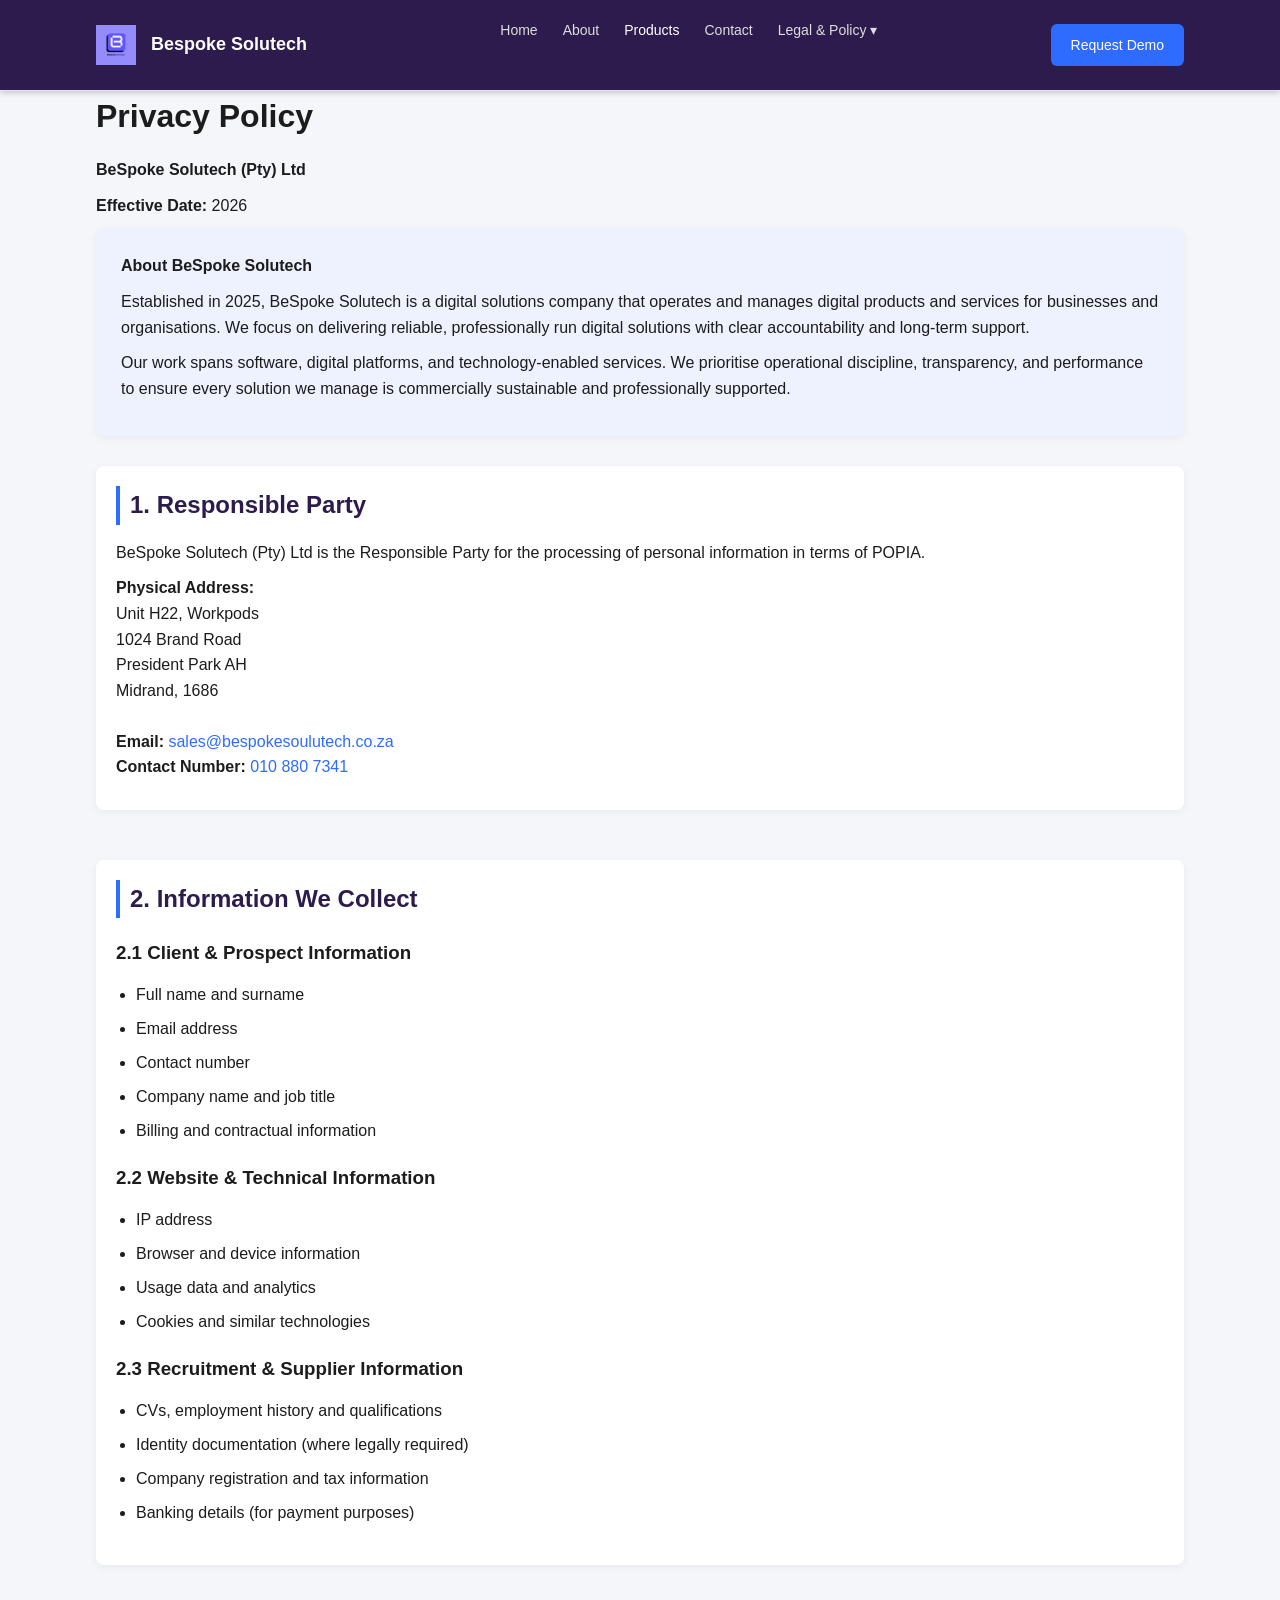
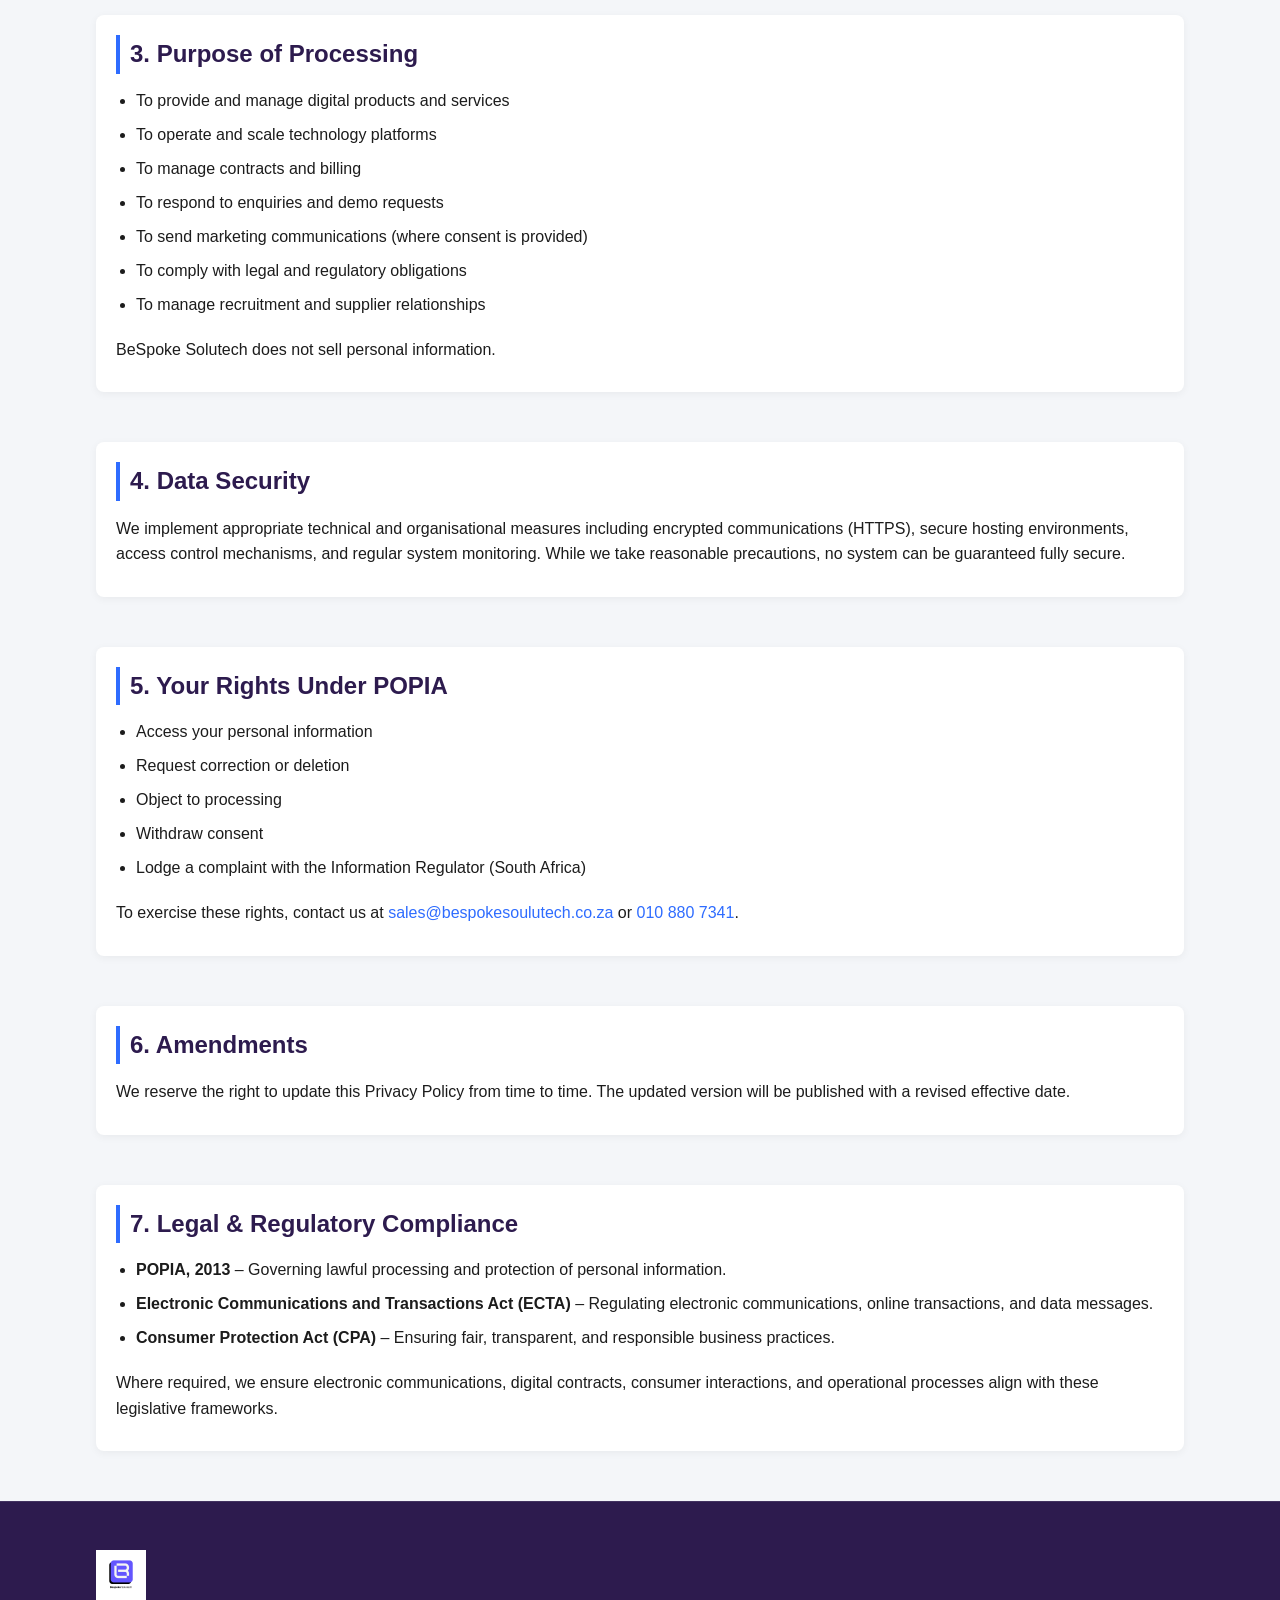
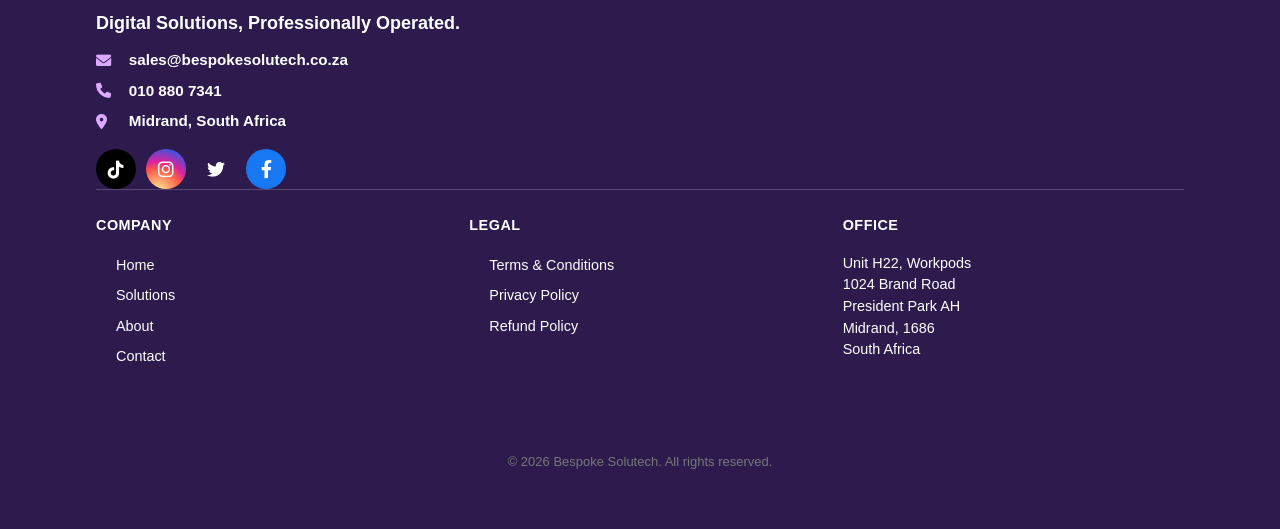
==== privacy-policy.html @ 582345e7 "Add files via upload" ====
<!DOCTYPE html>
<html lang="en">
<head>
<meta charset="UTF-8">
<title>LOOOM AI | Bespoke Solutech</title>
<meta name="viewport" content="width=device-width, initial-scale=1.0">
<meta name="description" content="LOOOM AI by Bespoke Solutech - AI-powered audit automation software for enterprise audit teams.">
<link rel="stylesheet" href="style.css">
    <link rel="preconnect" href="https://fonts.googleapis.com">
    <link rel="preconnect" href="https://fonts.gstatic.com" crossorigin>
    <link href="https://fonts.googleapis.com/css2?family=Inter:opsz,wght@14..32,300;400;500;600;700&display=swap" rel="stylesheet">
    <link rel="stylesheet" href="https://cdnjs.cloudflare.com/ajax/libs/font-awesome/6.0.0-beta3/css/all.min.css">
<style>
/* ================= GLOBAL ================= */
* {margin:0;padding:0;box-sizing:border-box;font-family:"Segoe UI",Arial,sans-serif;}
body {background:#f4f6f9;color:#1c1c1c;line-height:1.6;}
.container {width:90%;max-width:1200px;margin:auto;}
h1,h2,h3,h4 {margin-bottom:15px;}
p,li {margin-bottom:10px;}
ul,ol {margin-left:20px;margin-bottom:20px;}
a {text-decoration:none;color:#2e6cff;}
a:hover {text-decoration:underline;}
.btn-primary {background:#2e6cff;color:#fff;padding:10px 20px;border-radius:6px;font-size:14px;display:inline-block;transition:0.3s;}
.btn-primary:hover {background:#1c4ed8;}

/* ================= NAVBAR ================= */
.navbar {background:#2D1B4E;padding:18px 0;position:sticky;top:0;z-index:1000;box-shadow:0 2px 6px rgba(0,0,0,0.2);}
.nav-container {display:flex;justify-content:space-between;align-items:center;flex-wrap:wrap;}
.logo {color:#fff;font-weight:bold;font-size:18px;}
.nav-links {display:flex;gap:25px;list-style:none;}
.nav-links a {color:#ddd;font-size:14px;transition:0.3s;}
.nav-links a.active,.nav-links a:hover {color:#fff;}

/* ================= DROPDOWN ================= */
/* ================= DROPDOWN ================= */
.nav-menu li {
    position: relative;
}

.dropdown-content {
    display: none;
    position: absolute;
    top: 100%;
    left: 0;
    background: #2D1B4E;
    border-radius: 6px;
    min-width: 220px;
    box-shadow: 0 4px 10px rgba(0,0,0,0.3);
    flex-direction: column;
    z-index: 1000;
}

/* SHOW WHEN ACTIVE */
.dropdown.active .dropdown-content {
    display: flex;
}

.dropdown-content li {
    width: 100%;
}

.dropdown-content a {
    padding: 10px 15px;
    display: block;
    color: #fff;
    font-size: 14px;
}

.dropdown-content a:hover {
    background: #6C5CE7;
}

/* ================= RESPONSIVE ================= */
@media (max-width:768px){
    .nav-links {flex-direction:column;gap:10px;}
    .dropdown-content {position:static;width:100%;}
}

/* ================= HERO / HEADER ================= */
.hero {background:#2D1B4E;color:#fff;padding:80px 0;text-align:center;}
.hero h1 {font-size:36px;margin-bottom:20px;}
.hero p {font-size:18px;margin-bottom:20px;}

/* ================= COMPANY BOX & SECTIONS ================= */
.company-box {background:#eef2ff;padding:25px;border-radius:8px;margin-bottom:30px;box-shadow:0 2px 8px rgba(0,0,0,0.05);}
.section {margin-bottom:50px;padding:20px;background:#fff;border-radius:8px;box-shadow:0 2px 8px rgba(0,0,0,0.05);}
.section h2 {color:#2D1B4E;border-left:4px solid #2e6cff;padding-left:10px;}
.section h3 {color:#1c1c1c;margin-top:20px;}
ul li {line-height:1.5;}

/* ================= FOOTER ================= */
.footer {background:#2D1B4E;color:#ccc;padding:60px 20px 30px;}
.footer-grid {display:flex;justify-content:space-between;flex-wrap:wrap;gap:40px;}
.footer h4 {color:#fff;margin-bottom:10px;}
.footer a {color:#ccc;transition:0.3s;}
.footer a:hover {color:#2e6cff;}
.footer-bottom {text-align:center;margin-top:40px;font-size:13px;color:#777;}

/* FOOTER SOCIAL ICONS MODERN STYLE */
.social-icons {
    margin-top: 15px;
    display: flex;
    gap: 10px;
}

.social-icon {
    display: flex;
    align-items: center;
    justify-content: center;
    width: 40px;           
    height: 40px;            
    border-radius: 50%;     
    color: #fff;            
    font-size: 18px;
    transition: all 0.3s ease;
}


.social-icon.tiktok {
    background-color: #000000;  
}
.social-icon.instagram {
    background: radial-gradient(circle at 30% 107%, #fdf497 0%, #fd5949 45%, #d6249f 60%, #285AEB 90%); /* Instagram gradient */
}
.social-icon.x-twitter {
    background-color: black;   
}
.social-icon.facebook {
    background-color: #1877F2;  
}

/* HOVER EFFECTS */
.social-icon:hover {
    transform: translateY(-3px);
    box-shadow: 0 4px 10px rgba(0,0,0,0.3);
    opacity: 0.9;  /* Slightly transparent on hover for effect */
}
</style>
</head>
<body>

<!-- ================= NAVIGATION ================= -->
<header class="navbar">
    <div class="container nav-container">
        <div class="logo">
            <a href="index.html">
                <img src="images/logo.jpeg" alt="BeSpoke Solutech Logo" style="height:40px; vertical-align:middle;">
                <span style="margin-left:10px; color:#fff; font-weight:bold; font-size:18px;">Bespoke Solutech</span>
            </a>
        </div>

        <nav>
            <ul class="nav-links">
                <li><a href="index.html">Home</a></li>
                <li><a href="">About</a></li>
                <li><a href="product.html" class="active">Products</a></li>
                <li><a href="index.html#contact">Contact</a></li>
                <li class="dropdown">
                    <a href="#">Legal & Policy ▾</a>
                    <ul class="dropdown-content">
                        <li><a href="terms-conditions.html">Terms & Conditions</a></li>
                        <li><a href="privacy-policy.html">Privacy Policy (POPIA compliant)</a></li>
                        <li><a href="refund-cancellation.html">Refund & Cancellation Policy</a></li>
                    </ul>
                </li>
            </ul>
        </nav>

        <a href="https://looom.co.za/contact/" class="btn-primary" target="_blank">Request Demo</a>
    </div>
</header>

<!-- ================= PAGE CONTENT ================= -->
<div class="container">

    <h1>Privacy Policy</h1>
    <p><strong>BeSpoke Solutech (Pty) Ltd</strong></p>
    <p><strong>Effective Date:</strong> 2026</p>

    <div class="company-box">
        <p><strong>About BeSpoke Solutech</strong></p>
        <p>
            Established in 2025, BeSpoke Solutech is a digital solutions company that operates and manages
            digital products and services for businesses and organisations. We focus on delivering reliable,
            professionally run digital solutions with clear accountability and long-term support.
        </p>
        <p>
            Our work spans software, digital platforms, and technology-enabled services.
            We prioritise operational discipline, transparency, and performance to ensure
            every solution we manage is commercially sustainable and professionally supported.
        </p>
    </div>

    <!-- ================= RESPONSIBLE PARTY ================= -->
    <div class="section" id="responsible-party">
        <h2>1. Responsible Party</h2>
        <p>BeSpoke Solutech (Pty) Ltd is the Responsible Party for the processing of personal information in terms of POPIA.</p>
        <p>
            <strong>Physical Address:</strong><br>
            Unit H22, Workpods<br>
            1024 Brand Road<br>
            President Park AH<br>
            Midrand, 1686<br><br>
            <strong>Email:</strong> <a href="mailto:sales@bespokesoulutech.co.za">sales@bespokesoulutech.co.za</a><br>
            <strong>Contact Number:</strong> <a href="tel:+27108807341">010 880 7341</a>
        </p>
    </div>

    <!-- ================= INFORMATION WE COLLECT ================= -->
    <div class="section" id="information-collect">
        <h2>2. Information We Collect</h2>
        <h3>2.1 Client & Prospect Information</h3>
        <ul>
            <li>Full name and surname</li>
            <li>Email address</li>
            <li>Contact number</li>
            <li>Company name and job title</li>
            <li>Billing and contractual information</li>
        </ul>

        <h3>2.2 Website & Technical Information</h3>
        <ul>
            <li>IP address</li>
            <li>Browser and device information</li>
            <li>Usage data and analytics</li>
            <li>Cookies and similar technologies</li>
        </ul>

        <h3>2.3 Recruitment & Supplier Information</h3>
        <ul>
            <li>CVs, employment history and qualifications</li>
            <li>Identity documentation (where legally required)</li>
            <li>Company registration and tax information</li>
            <li>Banking details (for payment purposes)</li>
        </ul>
    </div>

    <!-- ================= PURPOSE OF PROCESSING ================= -->
    <div class="section" id="purpose-processing">
        <h2>3. Purpose of Processing</h2>
        <ul>
            <li>To provide and manage digital products and services</li>
            <li>To operate and scale technology platforms</li>
            <li>To manage contracts and billing</li>
            <li>To respond to enquiries and demo requests</li>
            <li>To send marketing communications (where consent is provided)</li>
            <li>To comply with legal and regulatory obligations</li>
            <li>To manage recruitment and supplier relationships</li>
        </ul>
        <p>BeSpoke Solutech does not sell personal information.</p>
    </div>

    <!-- ================= DATA SECURITY ================= -->
    <div class="section" id="data-security">
        <h2>4. Data Security</h2>
        <p>We implement appropriate technical and organisational measures including encrypted communications (HTTPS), secure hosting environments, access control mechanisms, and regular system monitoring. While we take reasonable precautions, no system can be guaranteed fully secure.</p>
    </div>

    <!-- ================= YOUR RIGHTS ================= -->
    <div class="section" id="your-rights">
        <h2>5. Your Rights Under POPIA</h2>
        <ul>
            <li>Access your personal information</li>
            <li>Request correction or deletion</li>
            <li>Object to processing</li>
            <li>Withdraw consent</li>
            <li>Lodge a complaint with the Information Regulator (South Africa)</li>
        </ul>
        <p>To exercise these rights, contact us at <a href="mailto:sales@bespokesoulutech.co.za">sales@bespokesoulutech.co.za</a> or <a href="tel:+27108807341">010 880 7341</a>.</p>
    </div>

    <!-- ================= AMENDMENTS ================= -->
    <div class="section" id="amendments">
        <h2>6. Amendments</h2>
        <p>We reserve the right to update this Privacy Policy from time to time. The updated version will be published with a revised effective date.</p>
    </div>

    <!-- ================= LEGAL & REGULATORY COMPLIANCE ================= -->
    <div class="section" id="legal-compliance">
        <h2>7. Legal & Regulatory Compliance</h2>
        <ul>
            <li><strong>POPIA, 2013</strong> – Governing lawful processing and protection of personal information.</li>
            <li><strong>Electronic Communications and Transactions Act (ECTA)</strong> – Regulating electronic communications, online transactions, and data messages.</li>
            <li><strong>Consumer Protection Act (CPA)</strong> – Ensuring fair, transparent, and responsible business practices.</li>
        </ul>
        <p>Where required, we ensure electronic communications, digital contracts, consumer interactions, and operational processes align with these legislative frameworks.</p>
    </div>

</div> <!-- End container -->

<!-- ================= FOOTER ================= -->
 <footer>

        <div class="container">
            <div class="footer-brand-section">
                <div class="logo">
                     <img src="images/main logo.jpeg" alt="Bespoke Solutech" class="logo" width="50">
                <p class="tagline">Digital Solutions, Professionally Operated.</p>
                <div class="contact-info">
                    <p><i class="fas fa-envelope"></i> sales@bespokesolutech.co.za</p>
                    <p><i class="fas fa-phone"></i> 010 880 7341</p>
                    <p><i class="fas fa-map-marker-alt"></i> Midrand, South Africa</p>
                </div>
                 <!-- ===== SOCIAL ICONS ===== -->
<div class="social-icons">
    <a href="https://www.tiktok.com/@bespokesolutech?is_from_webapp=1&sender_device=pc" target="_blank" class="social-icon tiktok">
        <i class="fab fa-tiktok"></i>
    </a>
    <a href="https://www.instagram.com/bespokesolutech/" target="_blank" class="social-icon instagram">
        <i class="fab fa-instagram"></i>
    </a>
    <a href="https://x.com/BespokeSolutech" target="_blank" class="social-icon twitter">
        <i class="fab fa-twitter"></i>
    </a>
    <a href="https://www.facebook.com/profile.php?id=61587888885633" target="_blank" class="social-icon facebook">
        <i class="fab fa-facebook-f"></i>
    </a>
</div>
            </div>

            <div class="footer-links-section">
                <div class="footer-column">
                    <h4>COMPANY</h4>
                    <ul>
                        <li><a href="#home">Home</a></li>
                        <li><a href="#solutions">Solutions</a></li>
                        <li><a href="#about">About</a></li>
                        <li><a href="#contact">Contact</a></li>
                    </ul>
                </div>

                <div class="footer-column">
                    <h4>LEGAL</h4>
                    <ul>
                        <li><a href="terms-conditions.html">Terms & Conditions</a></li>
                        <li><a href="privacy-policy.html">Privacy Policy</a></li>
                        <li><a href="refund-cancellation.html">Refund Policy</a></li>
                    </ul>
                </div>

                <div class="footer-column">
                    <h4>OFFICE</h4>
                    <address>
                        Unit H22, Workpods<br>
                        1024 Brand Road<br>
                        President Park AH<br>
                        Midrand, 1686<br>
                        South Africa
                    </address>
                </div>
            </div>

            <div class="footer-bottom">
    <p>
        © <span id="year"></span> Bespoke Solutech. All rights reserved.
    </p>
</div>

<script>
    document.getElementById("year").textContent = new Date().getFullYear();
</script>
        </div>
    </footer>



</body>
</html>
---- style.css ----
:root {

    --purple-primary: #6C5CE7;     

    --purple-dark: #2D1B4E;         

    --white: #FFFFFF;

    --off-white: #F9FAFB;

    --gray-light: #F3F4F6;

    --gray: #9CA3AF;

    --gray-dark: #4B5563;

    --black: #1F2937;

    --border-light: #E5E7EB;

}


* {

    margin: 0;

    padding: 0;

    box-sizing: border-box;

}


body {

    font-family: 'Inter', sans-serif;

    background-color: var(--white);

    color: var(--black);

    line-height: 1.5; /* Reduced from 1.6 */

}


.container {

    max-width: 1280px;

    margin: 0 auto;

    padding: 0 2rem;

}


header {

    background: var(--white);

    position: fixed;

    top: 0;

    left: 0;

    width: 100%;

    z-index: 100;

    box-shadow: 0 2px 10px rgba(0,0,0,0.05);

    border-bottom: 1px solid var(--border-light);

}


.navbar {

    display: flex;

    justify-content: space-between;

    align-items: center;

    padding: 0.75rem 0; /* Reduced from 1rem */

}


.logo-img {

    height: auto;

    width: 50px;

}


.nav-menu {

    display: flex;

    list-style: none;

    gap: 2rem; /* Reduced from 2.5rem */

}


.nav-menu a {

    text-decoration: none;

    color: var(--gray-dark);

    font-weight: 500;

    font-size: 0.95rem;

    transition: color 0.2s;

}


.nav-menu a:hover,

.nav-menu a.active {

    color: var(--purple-primary);

}


.nav-cta .btn {

    padding: 0.5rem 1.5rem;

    font-size: 0.9rem;

}


.nav-menu li {

    position: relative;

}


.dropdown-content {

    display: none;

    position: absolute;

    top: 100%;

    left: 0;

    background: #2D1B4E;

    border-radius: 6px;

    min-width: 220px;

    box-shadow: 0 4px 10px rgba(0,0,0,0.3);

    flex-direction: column;

    z-index: 1000;

}


/* SHOW WHEN ACTIVE */

.dropdown.active .dropdown-content {

    display: flex;

}


.dropdown-content li {

    width: 100%;

}


.dropdown-content a {

    padding: 10px 15px;

    display: block;

    color: #fff;

    font-size: 14px;

}


.dropdown-content a:hover {

    background: #d09ed5;

}


.nav-menu li {

    position: relative;

}


/* Parent dropdown */

.dropdown {

    position: relative;

}


/* Dropdown container */

.dropdown-content {

    display: none;

    position: absolute;

    top: 100%;

    right: 0;             

    background: #2D1B4E;

    border-radius: 8px;

    min-width: 240px;

    box-shadow: 0 8px 20px rgba(0,0,0,0.25);

    padding: 8px 0;

    z-index: 999;

}


/* Items */

.dropdown-content li {

    width: 100%;

    list-style: none;

}


/* Links */

.dropdown-content a {

    display: block;

    padding: 12px 18px;

    color: #fff;

    font-size: 14px;

    text-decoration: none;

    white-space: nowrap;

}


/* Hover state */

.dropdown-content a:hover {

    background: #6C5CE7;

}


/* Show dropdown */

.dropdown:hover .dropdown-content {

    display: block;

}

.highlight {

  color: #cd9eee;

}


.purple-text {

  color: #6A0DAD;

}


.menu-toggle {

    display: none;

    flex-direction: column;

    cursor: pointer;

}


.menu-toggle span {

    width: 25px;

    height: 2px;

    background: var(--purple-primary);

    margin: 3px 0;

    transition: 0.3s;

}


.btn {

    display: flex;

    padding: 0.7rem 1.8rem; /* Reduced from 0.8rem 2rem */

    border-radius: 4px;

    justify-content: center;

    align-items: center;

    text-align: center;

    font-weight: 600;

    text-decoration: none;

    transition: all 0.3s ease;

    font-size: 0.95rem;

    letter-spacing: 0.3px;

    border: 1px solid transparent;

}


.btn-purple {

  background-color: #6A0DAD;

  color: white;

  border: none;

  transition: background 0.3s;

}


.btn-purple:hover {

  background-color: #7B2CBF;

}

.btn-light {

    background: white;

    color: var(--purple-dark);

}


.btn-light:hover {

    background: var(--off-white);

    transform: translateY(-1px);

    box-shadow: 0 8px 16px rgba(255, 255, 255, 0.3);

}


.btn-outline-light {

    background: transparent;

    color: white;

    border-color: white;

}


.btn-outline-light:hover {

    background: rgba(255, 255, 255, 0.1);

}


.btn i {

    margin-left: 0.5rem;

    font-size: 0.8rem;

}


.btn-large {

    padding: 0.9rem 2.5rem; /* Reduced from 1rem 3rem */

    font-size: 1rem;

}


.hero-dark {

    background: var(--purple-dark);

    color: white;

    min-height: 100vh;

    display: flex;

    align-items: center;

    padding: 5rem 0 3rem; /* Reduced from 6rem 0 4rem */

    margin-top: 70px;

}


.hero-dark .hero-content {

    max-width: 800px;

}


.hero-dark .est-badge {

    color: rgba(255, 255, 255, 0.7);

    font-size: 0.85rem;

    font-weight: 600;

    letter-spacing: 1px;

    margin-bottom: 1rem; /* Reduced from 1.5rem */

    text-transform: uppercase;

}


.hero-dark h1 {

    font-size: 4rem;

    line-height: 1.2;

    margin-bottom: 1rem; /* Reduced from 1.5rem */

    font-weight: 700;

    color: white;

}


.hero-dark .text-highlight {

    color: white;

    text-decoration: underline;

    text-underline-offset: 8px;

}


.hero-dark .hero-text {

    font-size: 1.1rem;

    color: rgba(255, 255, 255, 0.8);

    margin-bottom: 2rem; /* Reduced from 2.5rem */

    max-width: 650px;

    line-height: 1.6; /* Reduced from 1.7 */

}


.hero-dark .hero-buttons {

    display: flex;

    gap: 1rem;

    flex-wrap: wrap;

}


.products {

    padding: 3.5rem 0; /* Reduced from 5rem 0 */

    background: var(--white);

}


.products h2 {

    font-size: 2rem;

    font-weight: 600;

    margin-bottom: 2rem; /* Reduced from 3rem */

    color: var(--black);

    position: relative;

    display: inline-block;

}


.products h2::after {

    content: '';

    position: absolute;

    bottom: -8px; /* Adjusted from -10px */

    left: 0;

    width: 60px;

    height: 3px;

    background: var(--purple-primary);

}


.product-showcase {

    display: grid;

    grid-template-columns: 1fr 1fr;

    gap: 3rem; /* Reduced from 4rem */

    align-items: center;

}


.product-content h3 {

    font-size: 2.5rem;

    font-weight: 700;

    margin-bottom: 0.25rem; /* Reduced from 0.5rem */

    color: var(--black);

}


.product-category {

    color: var(--purple-primary);

    font-size: 1rem;

    margin-bottom: 1rem; /* Reduced from 1.5rem */

    font-weight: 500;

}


.product-description {

    color: var(--gray-dark);

    margin-bottom: 1.5rem; /* Reduced from 2rem */

    line-height: 1.6; /* Reduced from 1.7 */

}


.product-features {

    display: flex;

    flex-wrap: wrap;

    gap: 0.8rem; /* Reduced from 1rem */

    margin-bottom: 1.5rem; /* Reduced from 2rem */

}


.product-features span {

    background: var(--off-white);

    padding: 0.4rem 1rem; /* Reduced from 0.5rem 1.2rem */

    border-radius: 50px;

    font-size: 0.85rem;

    display: inline-flex;

    align-items: center;

    gap: 0.5rem;

    color: var(--gray-dark);

    border: 1px solid var(--border-light);

}


.product-features i {

    color: var(--purple-primary);

}


.product-pricing {

    margin-bottom: 1.5rem; /* Reduced from 2rem */

}


.price-tag {

    background: rgba(108, 92, 231, 0.1);

    border: 1px dashed var(--purple-primary);

    border-radius: 4px;

    padding: 0.4rem 1.2rem; /* Reduced from 0.5rem 1.5rem */

    display: inline-block;

    color: var(--purple-primary);

    font-size: 0.95rem;

}


.product-image img {

    width: 100%;

    border-radius: 8px;

    border: 1px solid var(--border-light);

    box-shadow: 0 20px 40px -15px rgba(108, 92, 231, 0.2);

}


.about {

    padding: 3.5rem 0; /* Reduced from 5rem 0 */

    background: var(--white);

}


.about h2 {

    font-size: 2rem;

    font-weight: 600;

    margin-bottom: 1.5rem; /* Reduced from 2rem */

    color: var(--black);

    position: relative;

    display: inline-block;

}


.about h2::after {

    content: '';

    position: absolute;

    bottom: -8px; /* Adjusted from -10px */

    left: 0;

    width: 60px;

    height: 3px;

    background: var(--purple-primary);

}


.about-text {

    color: var(--gray-dark);

    margin-bottom: 1rem; /* Reduced from 1.5rem */

    max-width: 800px;

    line-height: 1.6; /* Reduced from 1.7 */

}


.mission-vision {

    display: grid;

    grid-template-columns: 1fr 1fr;

    gap: 1.5rem; /* Reduced from 2rem */

    margin-top: 2rem; /* Reduced from 3rem */

}


.mission-card,

.vision-card {

    background: var(--off-white);

    padding: 1.5rem; /* Reduced from 2rem */

    border-radius: 8px;

    border: 1px solid var(--border-light);

}


.mission-card h3,

.vision-card h3 {

    color: var(--purple-primary);

    font-size: 1rem;

    font-weight: 600;

    letter-spacing: 1px;

    margin-bottom: 0.75rem; /* Reduced from 1rem */

}


.mission-card p,

.vision-card p {

    color: var(--gray-dark);

    line-height: 1.6; /* Reduced from 1.7 */

}


.why-choose-us {

    padding: 3.5rem 0; /* Reduced from 5rem 0 */

    background: var(--white);

}


.why-choose-us h2 {

    font-size: 2rem;

    font-weight: 600;

    margin-bottom: 2rem; /* Reduced from 3rem */

    color: var(--black);

    position: relative;

    display: inline-block;

}


.why-choose-us h2::after {

    content: '';

    position: absolute;

    bottom: -8px; /* Adjusted from -10px */

    left: 0;

    width: 60px;

    height: 3px;

    background: var(--purple-primary);

}


.features-grid {

    display: grid;

    grid-template-columns: repeat(3, 1fr);

    gap: 1.5rem; /* Reduced from 2rem */

}


.feature-card {

    background: var(--off-white);

    padding: 1.5rem; /* Reduced from 2rem */

    border-radius: 8px;

    border: 1px solid var(--border-light);

    transition: transform 0.3s, box-shadow 0.3s;

}


.feature-card:hover {

    transform: translateY(-4px);

    box-shadow: 0 12px 24px -8px rgba(108, 92, 231, 0.15);

    border-color: var(--purple-primary);

}


.feature-icon {

    font-size: 2rem;

    color: var(--purple-primary);

    margin-bottom: 1rem; /* Reduced from 1.5rem */

}


.feature-card h3 {

    font-size: 1.2rem;

    font-weight: 600;

    margin-bottom: 0.75rem; /* Reduced from 1rem */

    color: var(--black);

}


.feature-card p {

    color: var(--gray-dark);

    font-size: 0.95rem;

    line-height: 1.5; /* Reduced from 1.6 */

}


.ready-cta {

    padding: 3.5rem 0; /* Reduced from 5rem 0 */

    background: var(--purple-dark);

    color: white;

    text-align: center;

}


.ready-content {

    max-width: 700px;

    margin: 0 auto;

}


.ready-content h2 {

    font-size: 2.5rem;

    font-weight: 700;

    margin-bottom: 1rem; /* Reduced from 1.5rem */

    color: white;

}


.ready-content p {

    font-size: 1.2rem;

    color: rgba(255, 255, 255, 0.8);

    margin-bottom: 1.5rem; /* Reduced from 2rem */

    max-width: 600px;

    margin-left: auto;

    margin-right: auto;

}


.btn-purple {

  background-color: #6A0DAD;

  color: white;             

  border: none;

  padding: 0.6rem 1.2rem; /* Reduced from 0.75rem 1.5rem */

  font-size: 1rem;

  border-radius: 0.5rem;     

  transition: background 0.3s, transform 0.2s;

  display: inline-flex;

  align-items: center;

  gap: 0.5rem;               

}


.btn-purple:hover {

  background-color: #7B2CBF; 

  transform: translateY(-2px);

}


.contact {

    padding: 3.5rem 0; /* Reduced from 5rem 0 */

    background: var(--white);

}


.contact h2 {

    font-size: 2rem;

    font-weight: 600;

    margin-bottom: 2rem; /* Reduced from 3rem */

    color: var(--black);

    position: relative;

    display: inline-block;

}


.contact h2::after {

    content: '';

    position: absolute;

    bottom: -8px; /* Adjusted from -10px */

    left: 0;

    width: 60px;

    height: 3px;

    background: var(--purple-primary);

}


.contact-grid {

    display: grid;

    grid-template-columns: 1fr 1fr;

    gap: 2rem; /* Reduced from 3rem */

    margin-bottom: 2rem; /* Reduced from 3rem */

}


.contact-infoo h3 {

    font-size: 1.2rem;

    font-weight: 600;

    margin-bottom: 1rem; /* Reduced from 1.5rem */

    color: var(--black);

}


.contact-infoo p {

    margin-bottom: 0.75rem; /* Reduced from 1rem */

    color: var(--gray-dark);

    display: flex;

    align-items: center;

    gap: 1rem;

}


.contact-infoo i {

    color: var(--purple-primary);

    width: 20px;

}


.contact-infoo a {

    color: var(--gray-dark);

    text-decoration: none;

    transition: color 0.2s;

}


.contact-infoo a:hover {

    color: var(--purple-primary);

}


.office-address {

    margin-top: 1.5rem; /* Reduced from 2rem */

    padding: 1.2rem; /* Reduced from 1.5rem */

    background: var(--off-white);

    border: 1px solid var(--border-light);

    border-radius: 8px;

}


.office-address h4 {

    color: var(--black);

    margin-bottom: 0.75rem; /* Reduced from 1rem */

    font-size: 1rem;

    font-weight: 600;

}


.office-address p {

    margin-bottom: 0;

    line-height: 1.6; /* Reduced from 1.8 */

}


.contact-form {

    background: var(--off-white);

    padding: 1.5rem; /* Reduced from 2rem */

    border-radius: 8px;

    border: 1px solid var(--border-light);

}

.contact-form input,

.contact-form textarea {

    width: 100%;

    padding: 0.7rem;

    margin-bottom: 0.8rem;

    background: white;

    border: 1px solid var(--border-light);

    border-radius: 4px;

    color: var(--black);

    font-family: 'Inter', sans-serif;

}


.contact-form input:focus,

.contact-form textarea:focus {

    outline: none;

    border-color: var(--purple-primary);

}

.contact-form input,

.contact-form textarea {

    width: 100%;

    padding: 0.7rem; /* Reduced from 0.8rem */

    margin-bottom: 0.8rem; /* Reduced from 1rem */

    background: white;

    border: 1px solid var(--border-light);

    border-radius: 4px;

    color: var(--black);

    font-family: 'Inter', sans-serif;

}

.contact-form button {

    width: 100%;

    margin-top: 0.5rem;

    background: var(--purple-primary);

    color: white;

    border: none;

    padding: 0.8rem;

    border-radius: 4px;

    cursor: pointer;

    transition: background 0.3s ease;

}


.contact-form button:hover {

    background: var(--purple-dark); /* or any darker shade */

}

.contact-form input:focus,

.contact-form textarea:focus {

    outline: none;

    border-color: var(--purple-primary);

}




.contact-form button {

    width: 100%;

    margin-top: 0.5rem; /* Reduced from 1rem */

}


.map-container {

    border-radius: 8px;

    overflow: hidden;

    border: 1px solid var(--border-light);

}


footer {

    background: var(--purple-dark);

    padding: 3rem 0 1.5rem; /* Reduced from 4rem 0 2rem */

    color: white;

    border-top: 1px solid rgba(255,255,255,0.1);

}


.footer-brand-section {

    margin-bottom: 2rem; /* Reduced from 3rem */

}


.footer-logo {

    height: 45px;

    width: auto;

    margin-bottom: 0.75rem; /* Reduced from 1rem */

    filter: drop-shadow(0 0 5px var(--accent-purple));

}


.footer-tagline {

    color: white;

    font-size: 1rem;

    margin-bottom: 1rem; /* Reduced from 1.5rem */

}


.contact-info p {

    color: #ffffff;

    margin-bottom: 0.4rem; /* Reduced from 0.5rem */

    display: flex;

    align-items: center;

    gap: 0.8rem;

    font-size: 0.95rem;

}


.contact-info i {

    color: #ddaaff;

    width: 20px;

}


.footer-links-section {

    display: grid;

    grid-template-columns: repeat(3, 1fr);

    gap: 2rem; /* Reduced from 3rem */

    margin-bottom: 2rem; /* Reduced from 3rem */

    padding-top: 1.5rem; /* Reduced from 2rem */

    border-top: 1px solid rgba(255,255,255,0.2);

}


.footer-column h4 {

    color: white;

    font-size: 0.9rem;

    font-weight: 600;

    margin-bottom: 1rem; /* Reduced from 1.2rem */

    letter-spacing: 0.5px;

}


.footer-column ul {

    list-style: none;

}


.footer-column li {

    margin-bottom: 0.4rem; /* Reduced from 0.6rem */

}


.footer-column a {

    color: white;

    text-decoration: none;

    font-size: 0.9rem;

    transition: color 0.2s;

}


.footer-column a:hover {

    color: white;

}


.footer-column address {

    color: white;

    font-style: normal;

    font-size: 0.9rem;

    line-height: 1.5; /* Reduced from 1.7 */

}


.footer-bottom {

    text-align: left;

    padding-top: 1.5rem; /* Reduced from 2rem */

    border-top: white;

    color: white;

    font-size: 0.85rem;

}


@media (max-width: 1024px) {

    .hero-dark h1 {

        font-size: 3.5rem;

    }

    .features-grid {

        grid-template-columns: repeat(2, 1fr);

    }

}


@media (max-width: 768px) {

    .menu-toggle {

        display: flex;

    }

    .nav-menu {

        display: none;

        position: absolute;

        top: 100%;

        left: 0;

        width: 100%;

        background: var(--white);

        padding: 1.5rem; /* Reduced from 2rem */

        flex-direction: column;

        align-items: center;

        gap: 1rem; /* Reduced from 1.5rem */

        border-top: 1px solid var(--border-light);

        box-shadow: 0 10px 20px rgba(0,0,0,0.05);

    }

    .nav-menu.active {

        display: flex;

    }

    .nav-cta {

        display: none;

    }

    .hero-dark h1 {

        font-size: 2.5rem;

    }

    .hero-dark .hero-buttons {

        flex-direction: column;

    }

    .hero-dark .hero-buttons .btn {

        width: 100%;

        text-align: center;

    }

    .features-grid,

    .mission-vision,

    .contact-grid,

    .footer-links-section {

        grid-template-columns: 1fr;

        gap: 1rem; /* Reduced from 1.5rem */

    }

    .product-showcase {

        grid-template-columns: 1fr;

    }

    .product-image {

        order: -1;

    }

    .ready-content h2 {

        font-size: 2rem;

    }

}


@media (max-width: 480px) {

    .container {

        padding: 0 1.5rem;

    }

    .hero-dark h1 {

        font-size: 2rem;

    }

    .logo-img {

        width: 120px;

        height: auto;

    }

}
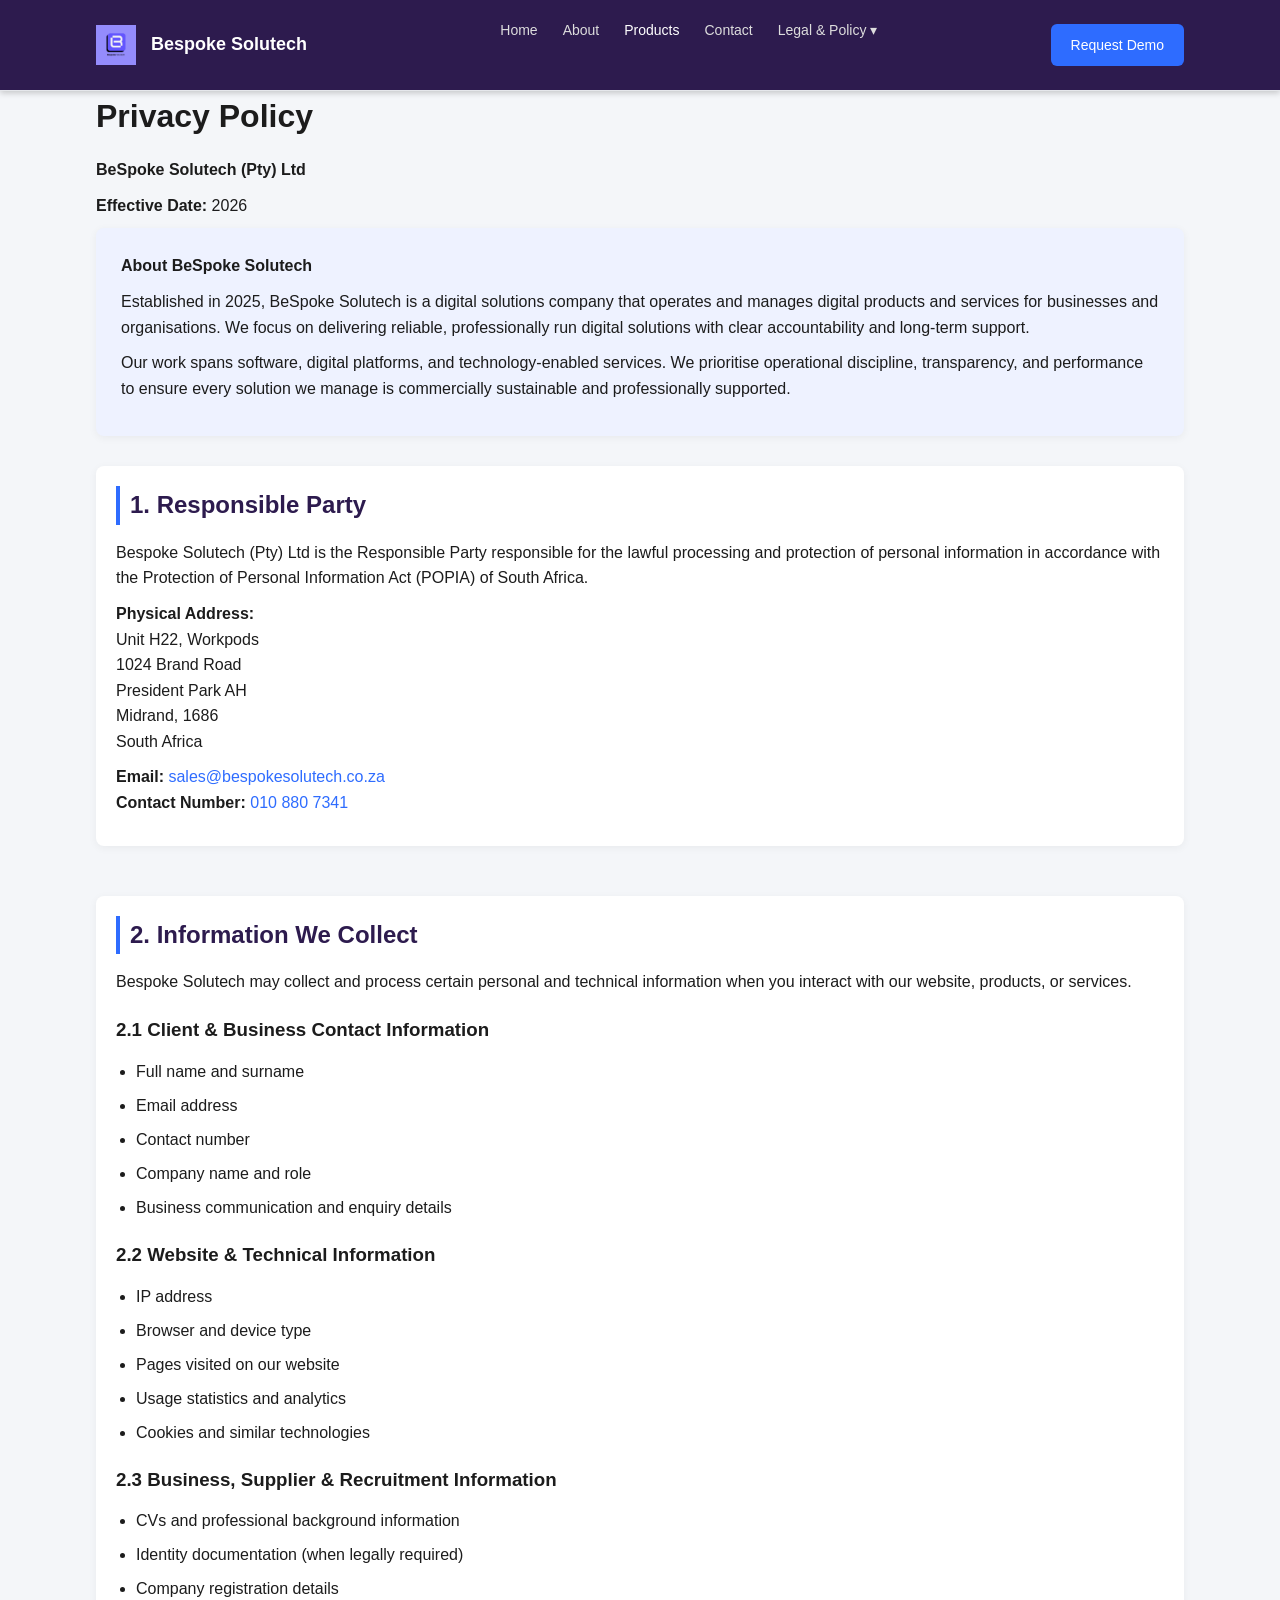
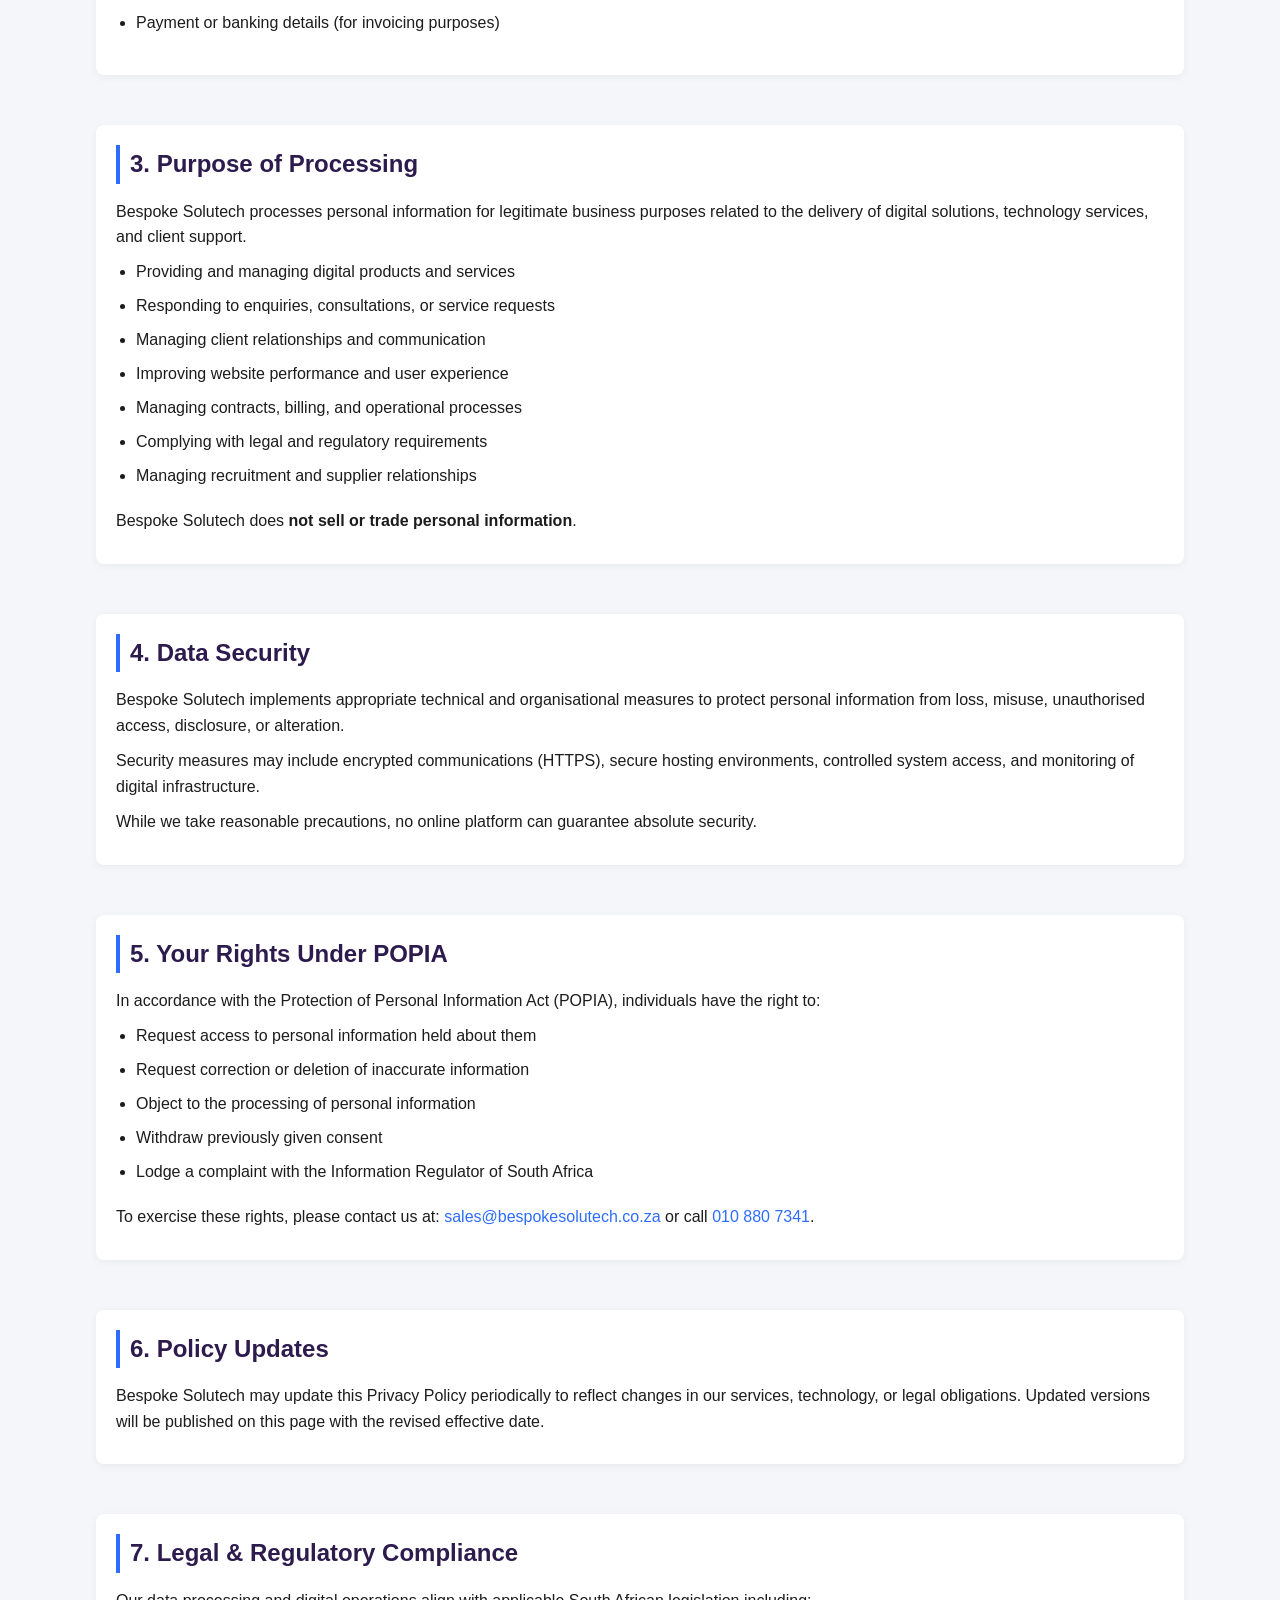
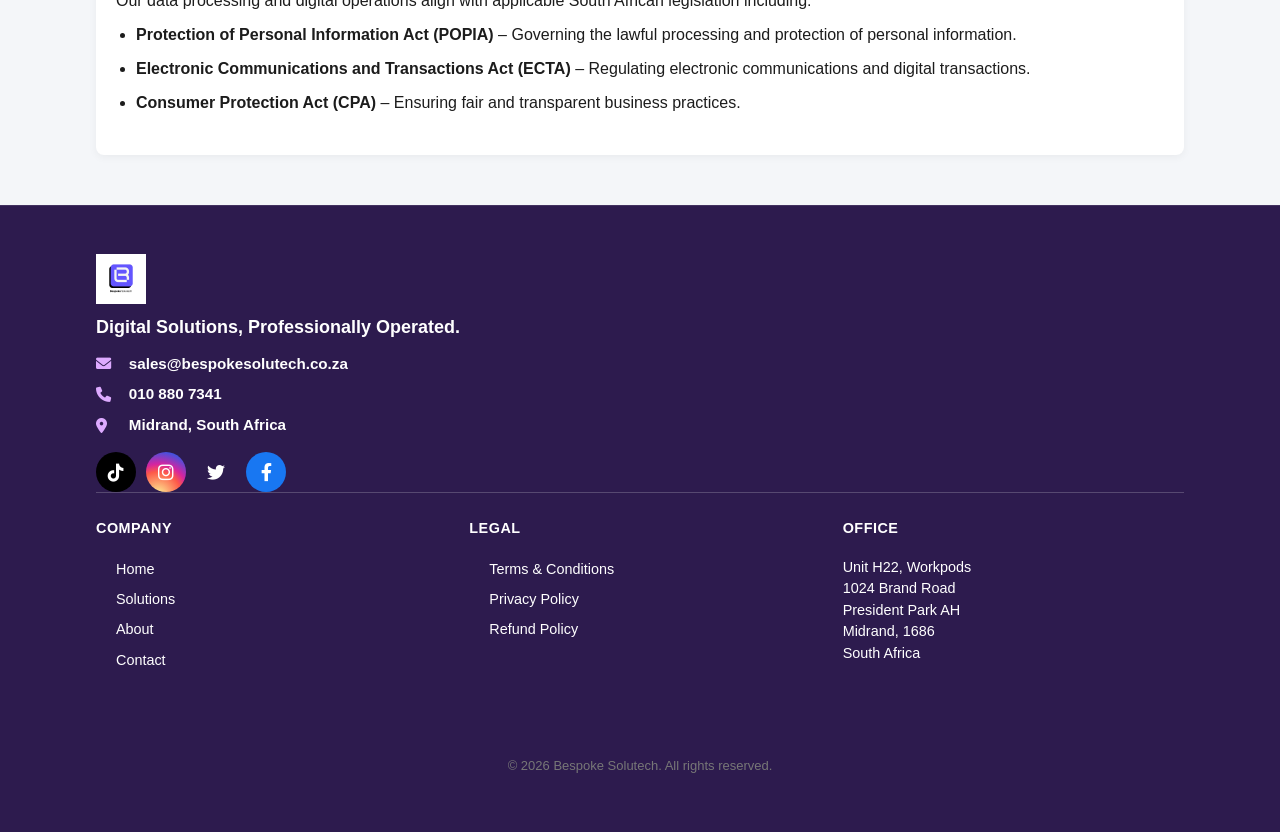
==== commit b22979bb: "privacy-policy.html" ====
--- a/privacy-policy.html
+++ b/privacy-policy.html
@@ -192,99 +192,182 @@
     </div>
 
     <!-- ================= RESPONSIBLE PARTY ================= -->
-    <div class="section" id="responsible-party">
-        <h2>1. Responsible Party</h2>
-        <p>BeSpoke Solutech (Pty) Ltd is the Responsible Party for the processing of personal information in terms of POPIA.</p>
-        <p>
-            <strong>Physical Address:</strong><br>
-            Unit H22, Workpods<br>
-            1024 Brand Road<br>
-            President Park AH<br>
-            Midrand, 1686<br><br>
-            <strong>Email:</strong> <a href="mailto:sales@bespokesoulutech.co.za">sales@bespokesoulutech.co.za</a><br>
-            <strong>Contact Number:</strong> <a href="tel:+27108807341">010 880 7341</a>
-        </p>
-    </div>
-
-    <!-- ================= INFORMATION WE COLLECT ================= -->
-    <div class="section" id="information-collect">
-        <h2>2. Information We Collect</h2>
-        <h3>2.1 Client & Prospect Information</h3>
-        <ul>
-            <li>Full name and surname</li>
-            <li>Email address</li>
-            <li>Contact number</li>
-            <li>Company name and job title</li>
-            <li>Billing and contractual information</li>
-        </ul>
-
-        <h3>2.2 Website & Technical Information</h3>
-        <ul>
-            <li>IP address</li>
-            <li>Browser and device information</li>
-            <li>Usage data and analytics</li>
-            <li>Cookies and similar technologies</li>
-        </ul>
-
-        <h3>2.3 Recruitment & Supplier Information</h3>
-        <ul>
-            <li>CVs, employment history and qualifications</li>
-            <li>Identity documentation (where legally required)</li>
-            <li>Company registration and tax information</li>
-            <li>Banking details (for payment purposes)</li>
-        </ul>
-    </div>
-
-    <!-- ================= PURPOSE OF PROCESSING ================= -->
-    <div class="section" id="purpose-processing">
-        <h2>3. Purpose of Processing</h2>
-        <ul>
-            <li>To provide and manage digital products and services</li>
-            <li>To operate and scale technology platforms</li>
-            <li>To manage contracts and billing</li>
-            <li>To respond to enquiries and demo requests</li>
-            <li>To send marketing communications (where consent is provided)</li>
-            <li>To comply with legal and regulatory obligations</li>
-            <li>To manage recruitment and supplier relationships</li>
-        </ul>
-        <p>BeSpoke Solutech does not sell personal information.</p>
-    </div>
-
-    <!-- ================= DATA SECURITY ================= -->
-    <div class="section" id="data-security">
-        <h2>4. Data Security</h2>
-        <p>We implement appropriate technical and organisational measures including encrypted communications (HTTPS), secure hosting environments, access control mechanisms, and regular system monitoring. While we take reasonable precautions, no system can be guaranteed fully secure.</p>
-    </div>
-
-    <!-- ================= YOUR RIGHTS ================= -->
-    <div class="section" id="your-rights">
-        <h2>5. Your Rights Under POPIA</h2>
-        <ul>
-            <li>Access your personal information</li>
-            <li>Request correction or deletion</li>
-            <li>Object to processing</li>
-            <li>Withdraw consent</li>
-            <li>Lodge a complaint with the Information Regulator (South Africa)</li>
-        </ul>
-        <p>To exercise these rights, contact us at <a href="mailto:sales@bespokesoulutech.co.za">sales@bespokesoulutech.co.za</a> or <a href="tel:+27108807341">010 880 7341</a>.</p>
-    </div>
-
-    <!-- ================= AMENDMENTS ================= -->
-    <div class="section" id="amendments">
-        <h2>6. Amendments</h2>
-        <p>We reserve the right to update this Privacy Policy from time to time. The updated version will be published with a revised effective date.</p>
-    </div>
-
-    <!-- ================= LEGAL & REGULATORY COMPLIANCE ================= -->
-    <div class="section" id="legal-compliance">
-        <h2>7. Legal & Regulatory Compliance</h2>
-        <ul>
-            <li><strong>POPIA, 2013</strong> – Governing lawful processing and protection of personal information.</li>
-            <li><strong>Electronic Communications and Transactions Act (ECTA)</strong> – Regulating electronic communications, online transactions, and data messages.</li>
-            <li><strong>Consumer Protection Act (CPA)</strong> – Ensuring fair, transparent, and responsible business practices.</li>
-        </ul>
-        <p>Where required, we ensure electronic communications, digital contracts, consumer interactions, and operational processes align with these legislative frameworks.</p>
-    </div>
+<div class="section" id="responsible-party">
+    <h2>1. Responsible Party</h2>
+    <p>
+        Bespoke Solutech (Pty) Ltd is the Responsible Party responsible for the
+        lawful processing and protection of personal information in accordance
+        with the Protection of Personal Information Act (POPIA) of South Africa.
+    </p>
+
+    <p>
+        <strong>Physical Address:</strong><br>
+        Unit H22, Workpods<br>
+        1024 Brand Road<br>
+        President Park AH<br>
+        Midrand, 1686<br>
+        South Africa
+    </p>
+
+    <p>
+        <strong>Email:</strong>
+        <a href="mailto:sales@bespokesolutech.co.za">sales@bespokesolutech.co.za</a><br>
+        <strong>Contact Number:</strong>
+        <a href="tel:+27108807341">010 880 7341</a>
+    </p>
+</div>
+
+
+<!-- ================= INFORMATION WE COLLECT ================= -->
+<div class="section" id="information-collect">
+    <h2>2. Information We Collect</h2>
+    <p>
+        Bespoke Solutech may collect and process certain personal and technical
+        information when you interact with our website, products, or services.
+    </p>
+
+    <h3>2.1 Client & Business Contact Information</h3>
+    <ul>
+        <li>Full name and surname</li>
+        <li>Email address</li>
+        <li>Contact number</li>
+        <li>Company name and role</li>
+        <li>Business communication and enquiry details</li>
+    </ul>
+
+    <h3>2.2 Website & Technical Information</h3>
+    <ul>
+        <li>IP address</li>
+        <li>Browser and device type</li>
+        <li>Pages visited on our website</li>
+        <li>Usage statistics and analytics</li>
+        <li>Cookies and similar technologies</li>
+    </ul>
+
+    <h3>2.3 Business, Supplier & Recruitment Information</h3>
+    <ul>
+        <li>CVs and professional background information</li>
+        <li>Identity documentation (when legally required)</li>
+        <li>Company registration details</li>
+        <li>Payment or banking details (for invoicing purposes)</li>
+    </ul>
+</div>
+
+
+<!-- ================= PURPOSE OF PROCESSING ================= -->
+<div class="section" id="purpose-processing">
+    <h2>3. Purpose of Processing</h2>
+
+    <p>
+        Bespoke Solutech processes personal information for legitimate business
+        purposes related to the delivery of digital solutions, technology
+        services, and client support.
+    </p>
+
+    <ul>
+        <li>Providing and managing digital products and services</li>
+        <li>Responding to enquiries, consultations, or service requests</li>
+        <li>Managing client relationships and communication</li>
+        <li>Improving website performance and user experience</li>
+        <li>Managing contracts, billing, and operational processes</li>
+        <li>Complying with legal and regulatory requirements</li>
+        <li>Managing recruitment and supplier relationships</li>
+    </ul>
+
+    <p>
+        Bespoke Solutech does <strong>not sell or trade personal information</strong>.
+    </p>
+</div>
+
+
+<!-- ================= DATA SECURITY ================= -->
+<div class="section" id="data-security">
+    <h2>4. Data Security</h2>
+
+    <p>
+        Bespoke Solutech implements appropriate technical and organisational
+        measures to protect personal information from loss, misuse,
+        unauthorised access, disclosure, or alteration.
+    </p>
+
+    <p>
+        Security measures may include encrypted communications (HTTPS), secure
+        hosting environments, controlled system access, and monitoring of
+        digital infrastructure.
+    </p>
+
+    <p>
+        While we take reasonable precautions, no online platform can guarantee
+        absolute security.
+    </p>
+</div>
+
+
+<!-- ================= YOUR RIGHTS ================= -->
+<div class="section" id="your-rights">
+    <h2>5. Your Rights Under POPIA</h2>
+
+    <p>
+        In accordance with the Protection of Personal Information Act (POPIA),
+        individuals have the right to:
+    </p>
+
+    <ul>
+        <li>Request access to personal information held about them</li>
+        <li>Request correction or deletion of inaccurate information</li>
+        <li>Object to the processing of personal information</li>
+        <li>Withdraw previously given consent</li>
+        <li>Lodge a complaint with the Information Regulator of South Africa</li>
+    </ul>
+
+    <p>
+        To exercise these rights, please contact us at:
+        <a href="mailto:sales@bespokesolutech.co.za">sales@bespokesolutech.co.za</a>
+        or call
+        <a href="tel:+27108807341">010 880 7341</a>.
+    </p>
+</div>
+
+
+<!-- ================= AMENDMENTS ================= -->
+<div class="section" id="amendments">
+    <h2>6. Policy Updates</h2>
+
+    <p>
+        Bespoke Solutech may update this Privacy Policy periodically to reflect
+        changes in our services, technology, or legal obligations. Updated
+        versions will be published on this page with the revised effective date.
+    </p>
+</div>
+
+
+<!-- ================= LEGAL & REGULATORY COMPLIANCE ================= -->
+<div class="section" id="legal-compliance">
+    <h2>7. Legal & Regulatory Compliance</h2>
+
+    <p>
+        Our data processing and digital operations align with applicable South
+        African legislation including:
+    </p>
+
+    <ul>
+        <li>
+            <strong>Protection of Personal Information Act (POPIA)</strong> –
+            Governing the lawful processing and protection of personal
+            information.
+        </li>
+
+        <li>
+            <strong>Electronic Communications and Transactions Act (ECTA)</strong> –
+            Regulating electronic communications and digital transactions.
+        </li>
+
+        <li>
+            <strong>Consumer Protection Act (CPA)</strong> –
+            Ensuring fair and transparent business practices.
+        </li>
+    </ul>
+</div>
 
 </div> <!-- End container -->
 
@@ -365,4 +448,5 @@
 
 
 </body>
-</html>+
+</html>
